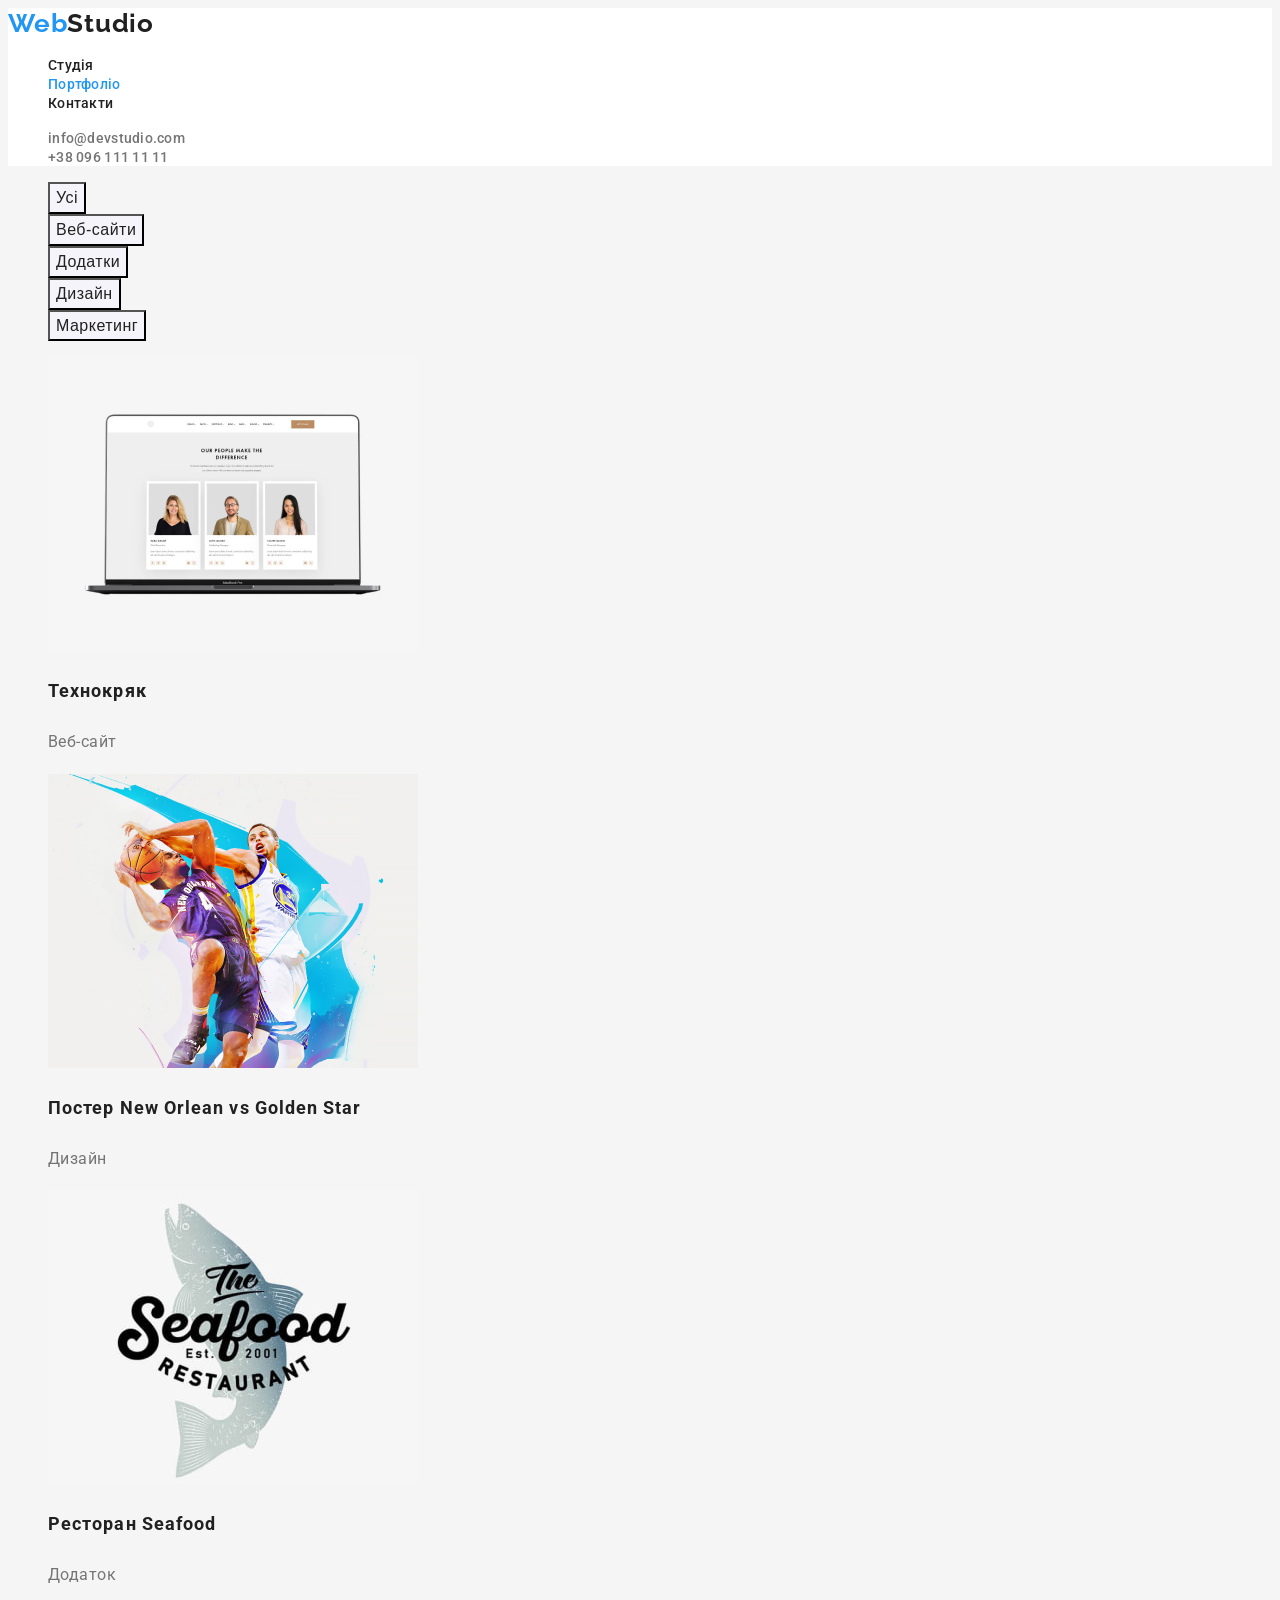
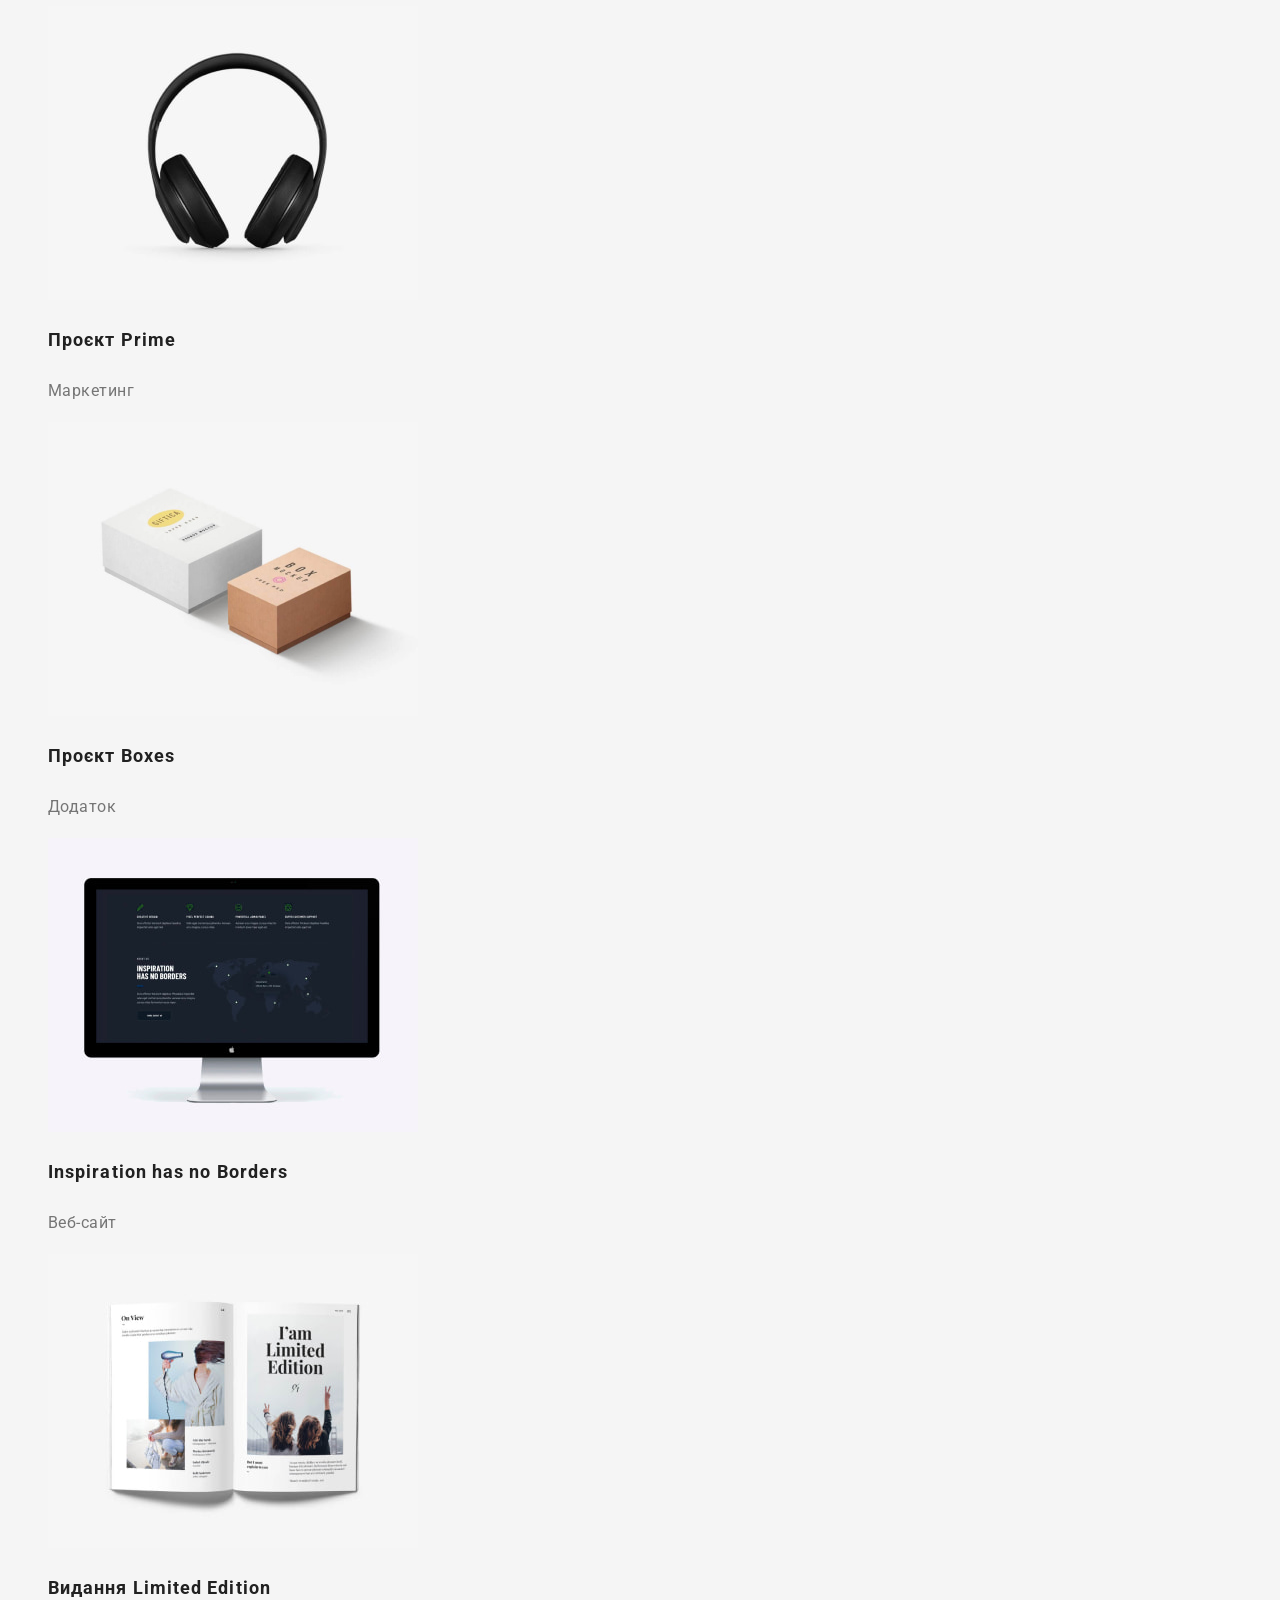
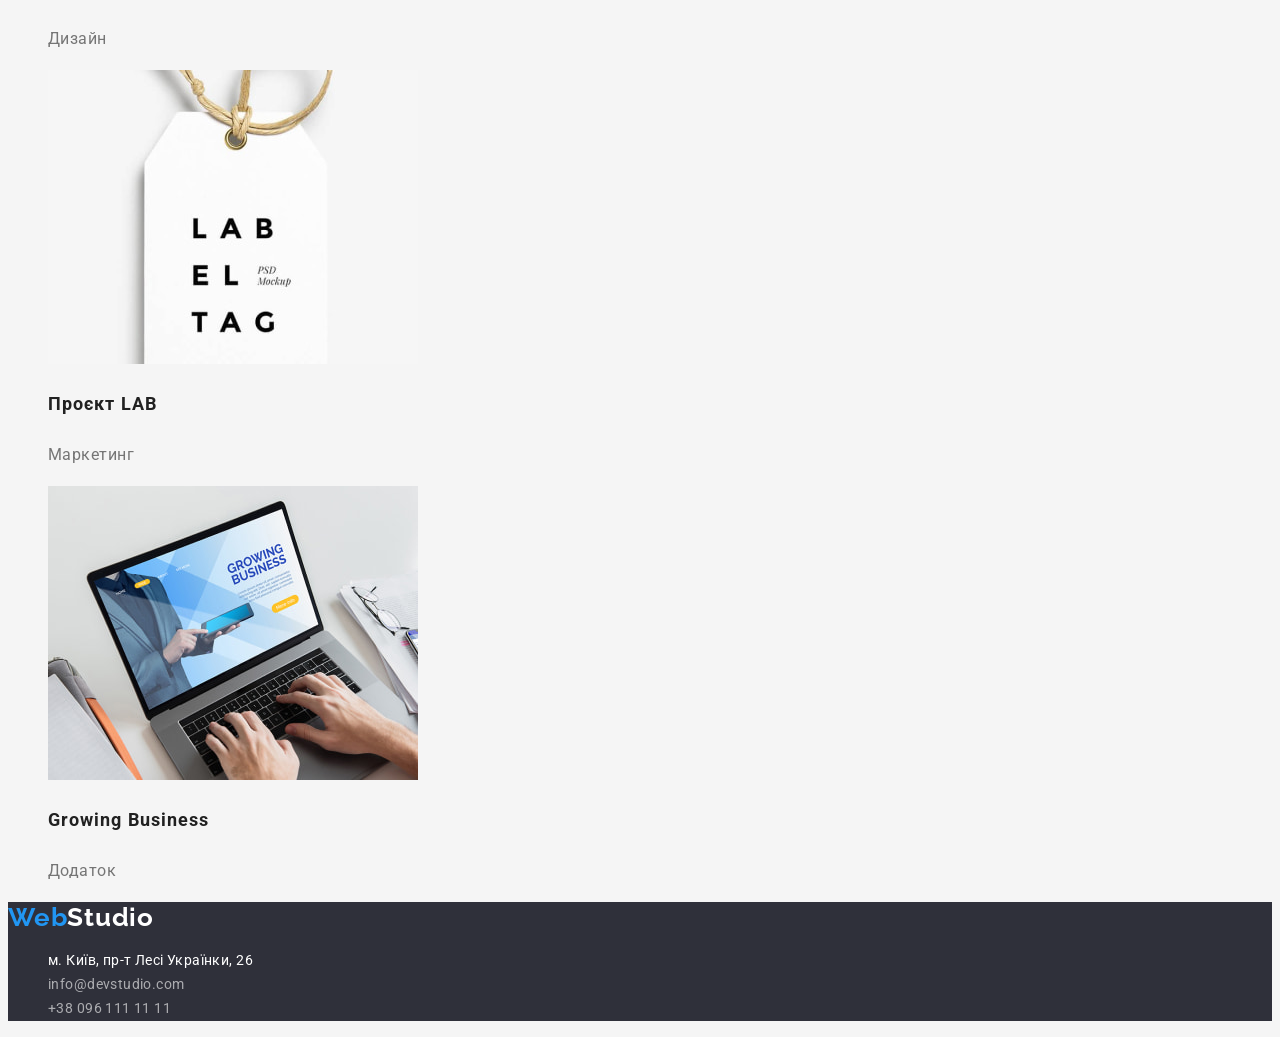
==== portfolio.html @ aa498a5f "создает репозиторий" ====
<!DOCTYPE html>
<html lang="uk">

<head>
    <meta charset="UTF-8">
    <meta http-equiv="X-UA-Compatible" content="IE=edge">
    <meta name="viewport" content="width=device-width, initial-scale=1.0">
    <title>Document</title>
    <link rel="preconnect" href="https://fonts.googleapis.com">
    <link rel="preconnect" href="https://fonts.gstatic.com" crossorigin>
    <link href="https://fonts.googleapis.com/css2?family=Raleway:wght@700&family=Roboto:wght@400;500;700;900&display=swap" rel="stylesheet">
    <link rel="stylesheet" href="./css/styles.css">
</head>

<body>
    <!--Header-->
    <header class="header">
        <a href="./index.html" class="header-logo link"> <span class="accent">Web</span>Studio</a>
        <nav>
            <ul class="site-nav list">
                <li><a href="./index.html" class="link">Студія</a></li>
                <li><a href="./portfolio.html" class="link current">Портфоліо</a></li>
                <li><a href="" class="link">Контакти</a></li>
            </ul>
        </nav>
        <ul class="header-contacts list">
            <li>
                <a href="mailto:info@devstudio.com" class="link">info@devstudio.com</a>
            </li>
            <li>
                <a href="tel:+380961111111" class="link">+38 096 111 11 11</a>
            </li>
        </ul>
    </header>
    <main>
        <!--Портфоліо-->
        <h1 hidden class="section-title">Портфоліо</h1>
        <!--Filter-->
        <section>
            <ul class="list categoty">
                <li><button type="button" class="category-button">Усі</button></li>
                <li><button type="button" class="category-button">Веб-сайти</button></li>
                <li><button type="button" class="category-button">Додатки</button></li>
                <li><button type="button" class="category-button">Дизайн</button></li>
                <li><button type="button" class="category-button">Маркетинг</button></li>
            </ul>
            <ul class="list project">
                <li>
                    <a href="" class="link">
                        <img src="./images/project1.jpg" alt="ноутбук з зображенням сайта" width="370" height="294">
                    <h3 class="project-title">Технокряк</h3>
                    <p class="project-category">Веб-сайт</p>
                    </a>
                </li>
                <li>
                    <a href="" class="link">
                        <img src="./images/project2.jpg" alt="два баскетболісти" width="370" height="294">
                    <h3 class="project-title">Постер New Orlean vs Golden Star</h3>
                    <p class="project-category">Дизайн</p>
                    </a>
                </li>
                <li>
                    <a href="" class="link">
                        <img src="./images/project3.jpg" alt="логотип Seafood Restaraunt" width="370" height="294">
                    <h3 class="project-title">Ресторан Seafood</h3>
                    <p class="project-category">Додаток</p>
                    </a>
                </li>
                <li>
                    <a href="" class="link">
                        <img src="./images/project4.jpg" alt="навушники" width="370" height="294">
                    <h3 class="project-title">Проєкт Prime</h3>
                    <p class="project-category">Маркетинг</p>
                    </a>
                </li>
                <li>
                    <a href="" class="link">
                        <img src="./images/project5.jpg" alt="дві коробки" width="370" height="294">
                    <h3 class="project-title">Проєкт Boxes</h3>
                    <p class="project-category">Додаток</p>
                    </a>
                </li>
                <li>
                    <a href="" class="link">
                        <img src="./images/project6.jpg" alt="монітор з зображенням сайту" width="370" height="294">
                    <h3 class="project-title">Inspiration has no Borders</h3>
                    <p class="project-category">Веб-сайт</p>
                    </a>
                </li>
                <li>
                    <a href="" class="link">
                        <img src="./images/project7.jpg" alt="журнал" width="370" height="294">
                    <h3 class="project-title">Видання Limited Edition</h3>
                    <p class="project-category">Дизайн</p>
                    </a>
                </li>
                <li>
                    <a href="" class="link">
                        <img src="./images/project8.jpg" alt="етикетка" width="370" height="294">
                    <h3 class="project-title">Проєкт LAB</h3>
                    <p class="project-category">Маркетинг</p>
                    </a>
                </li>
                <li>
                    <a href="" class="link">
                        <img src="./images/project9.jpg" alt="руки на клавіатурі ноутбука" width="370" height="294">
                    <h3 class="project-title">Growing Business</h3>
                    <p class="project-category">Додаток</p>
                    </a>
                </li>
            </ul>
        </section>
    </main>
    <footer class="footer">
        <a href="./index.html" class="footer-logo link"> <span class="accent">Web</span>Studio</a>
        <address>
            <ul class="list">
                <li class="address">
                    м. Київ, пр-т Лесі Українки, 26
                </li>
                <li class="footer-contacts">
                    <a href="mailto:info@devstudio.com" class="link">info@devstudio.com</a>
                </li>
                <li class="footer-contacts">
                    <a href="tel:+380961111111" class="link">+38 096 111 11 11</a>
                </li>
            </ul>
        </address>
    </footer>
</body>

</html>
---- css/styles.css ----
/* колір основного тексту #757575 */
/* колір заголовків #212121 */
/* акцент #2196F3 */
/* колір ховера по кнопці "замовити послугу" #188CE8 */
/* колір контактів у хедері */
/* колір контактів у футеріrgba(255, 255, 255, 0.6); */
/* білий #FFFFFF */
/* колір основного фона #F5F5F5 */
/* вторинний цвіт фону #F5F4FA */
/* фон хедера #FFFFFF */

:root {
    --primary-text-color:#757575;
    --title-text-color:#212121;
    --accent-color:#2196F3;
    --header-contacts-color:#757575;
    --footer-contacts-color:rgba(255, 255, 255, 0.6);
    --white-color:#FFFFFF;
    --primary-background-color:#F5F5F5;
    --secondary-background-color:#F5F4FA;
    --header-background-color:#FFFFFF;
    --hero-background-color:#2F303A;
    --order-button-hover:#188CE8;
}

body {
    background-color: var(--primary-background-color);
    color: var(--primary-text-color);
    font-family: Roboto, sans-serif;
}

.list {
    list-style: none;
}

.link {
    text-decoration: none;
}

/* Хедер */

.header {
    background-color: var(--header-background-color);
}

/* Лого */

.header-logo {
    color: var(--title-text-color);
    font-family: Raleway, sans-serif;
    font-weight: 700;
    font-size: 26px;
    line-height: 1.19;
    letter-spacing: 0.03em;
    
}

.header-logo .accent {
    color: var(--accent-color);
}

/* Головна навігація */

.site-nav .link {
    color: var(--title-text-color);
    font-weight: 500;
    font-size: 14px;
    line-height: 1.14;
    letter-spacing: 0.02em;
}

.site-nav .link.current {
    color: var(--accent-color);
}

.site-nav .link:hover, .site-nav .link:focus {
    color: var(--accent-color);
}

/* Контакти у хедері */

.header-contacts .link {
    color: var(--header-contacts-color);
    font-weight: 500;
    font-size: 14px;
    line-height: 1.14;
    letter-spacing: 0.02em;
}

.header-contacts .link:hover,
.header-contacts .link:focus,
.footer-contacts .link:hover,
.footer-contacts .link:focus {
    color: var(--accent-color);
}

/* Hero */

.hero {
    background-color: var(--hero-background-color);
}

.hero-button, .category-button {
    cursor: pointer;
}

.hero-title {
    color: var(--white-color);
    font-weight: 900;
    font-size: 44px;
    line-height: 1.36;
    text-align: center;
    letter-spacing: 0.06em;
    text-transform: uppercase;
}

.hero-button {
    background-color: var(--accent-color);
    color: var(--white-color);
    font-weight: 700;
    font-size: 16px;
    line-height: 1.88;
    display: flex;
    align-items: center;
    text-align: center;
    letter-spacing: 0.06em;
}

.hero-button:hover, .hero-button:focus {
    background-color: var(--order-button-hover);
}


.section-title {
    color: var(--title-text-color);
    font-weight: 700;
    font-size: 36px;
    line-height: 1.17;
    text-align: center;
    letter-spacing: 0.03em;
}

/* Features */

.features .features-title {
    color: var(--title-text-color);
    font-weight: 700;
    font-size: 14px;
    line-height: 1.14;
    letter-spacing: 0.03em;
    text-transform: uppercase;
}

.features-description {
    font-size: 14px;
    line-height: 1.71;
    letter-spacing: 0.03em;
}

/* Team */

.team-name {
    color: var(--title-text-color);
    font-weight: 500;
    font-size: 16px;
    line-height: 1.19;
    text-align: center;
    letter-spacing: 0.03em;
}

.team-position {
    font-size: 16px;
    line-height: 1.19;
    text-align: center;
    letter-spacing: 0.03em;
}

/* Footer */

.footer {
    background-color: var(--hero-background-color);
}

.footer-logo {
    color: var(--white-color);
    font-family: Raleway, sans-serif;
    font-weight: 700;
    font-size: 26px;
    line-height: 1.19;
    letter-spacing: 0.03em;
}

.footer-logo .accent {
    color: var(--accent-color);
}

.address {
    color: var(--white-color);
    font-style: normal;
    font-size: 14px;
    line-height: 1.71;
    letter-spacing: 0.03em;
}

.footer-contacts .link {
    color: var(--footer-contacts-color);
    font-style: normal;
    font-size: 14px;
    line-height: 1.71;
    letter-spacing: 0.03em;
}



/* Фільтр */

.category-button {
    background-color: var(--secondary-background-color);
    color: var(--title-text-color);
    font-weight: 500;
    font-size: 16px;
    line-height: 1.62;
    text-align: center;
    letter-spacing: 0.03em;
}

.category-button:hover,
.category-button:focus {
    background-color: var(--accent-color);
    color: var(--white-color);
}

/* Портфоліо */

.project-title {
    color: var(--title-text-color);
    font-weight: 700;
    font-size: 18px;
    line-height: 2;
    letter-spacing: 0.06em;
}

.project-category {
    font-size: 16px;
    line-height: 1.88;
    letter-spacing: 0.03em;
}

.project .project-category {
    color: var(--primary-text-color)
}
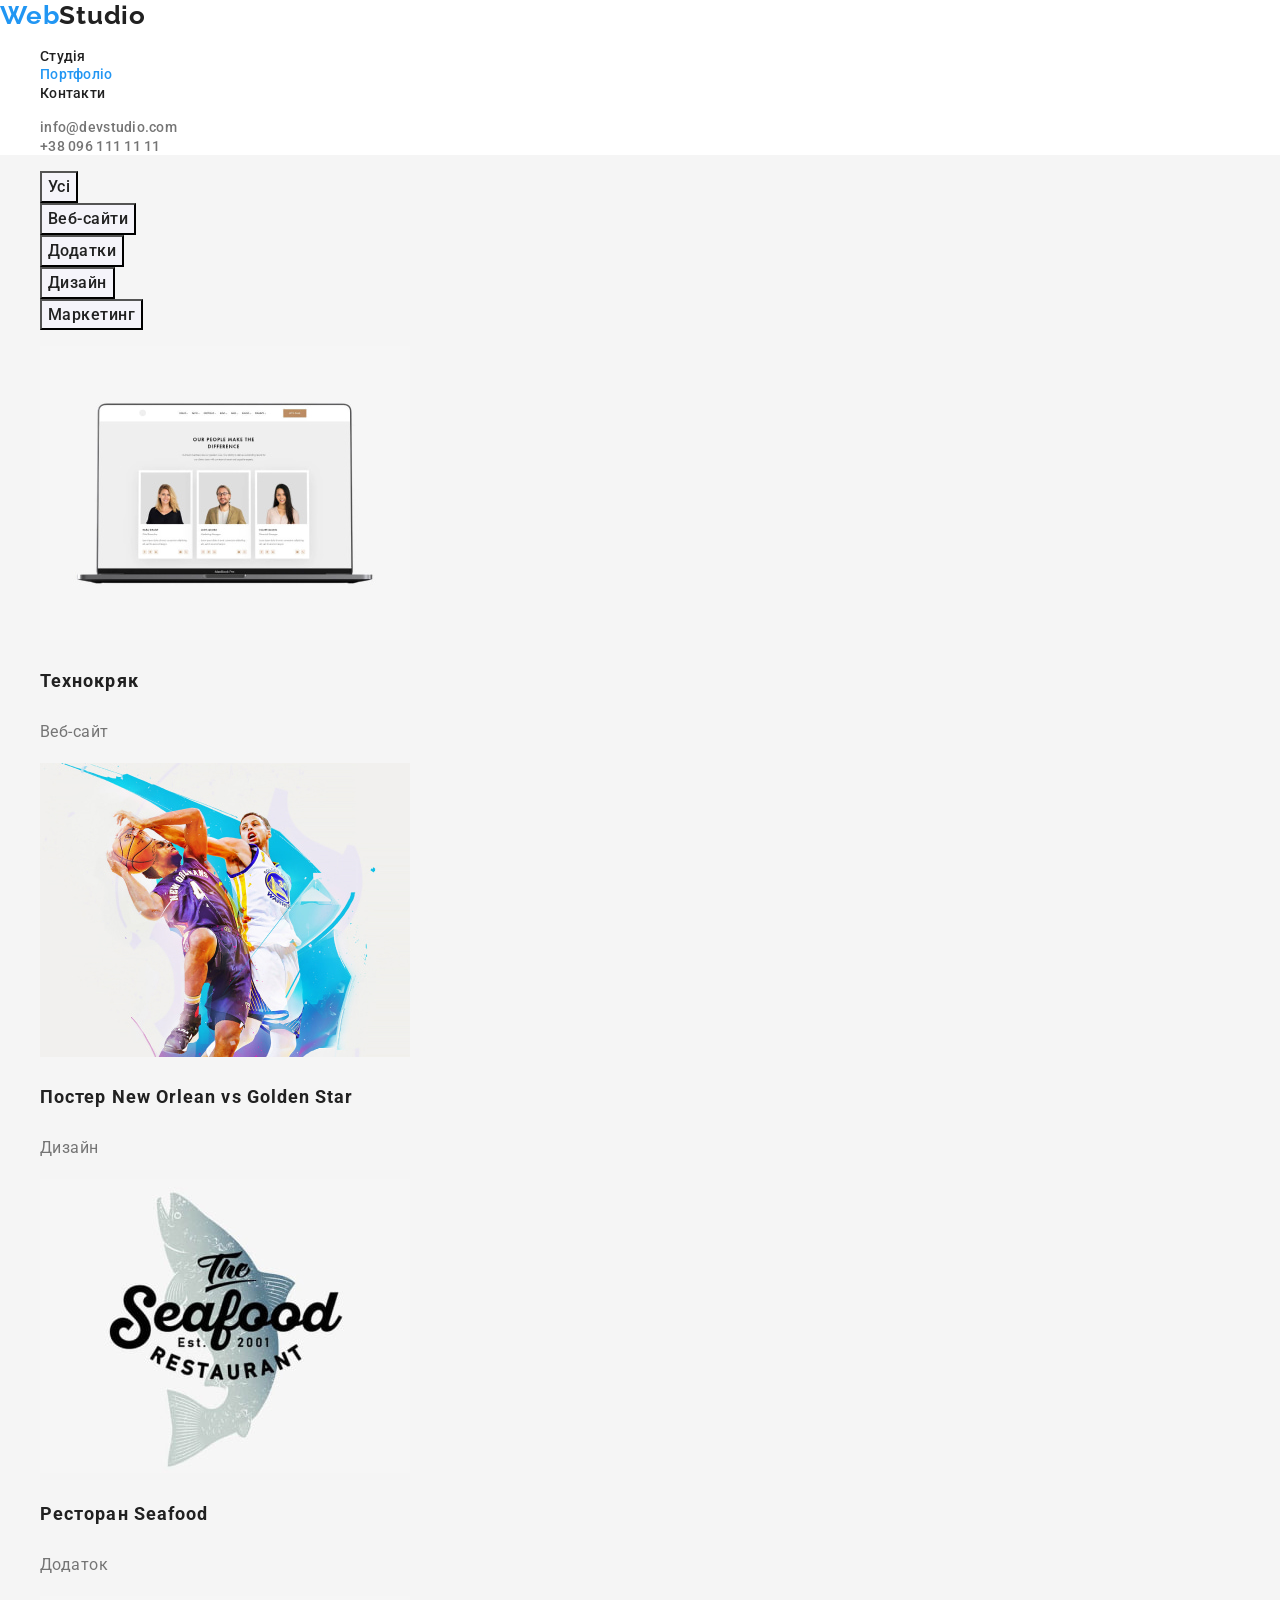
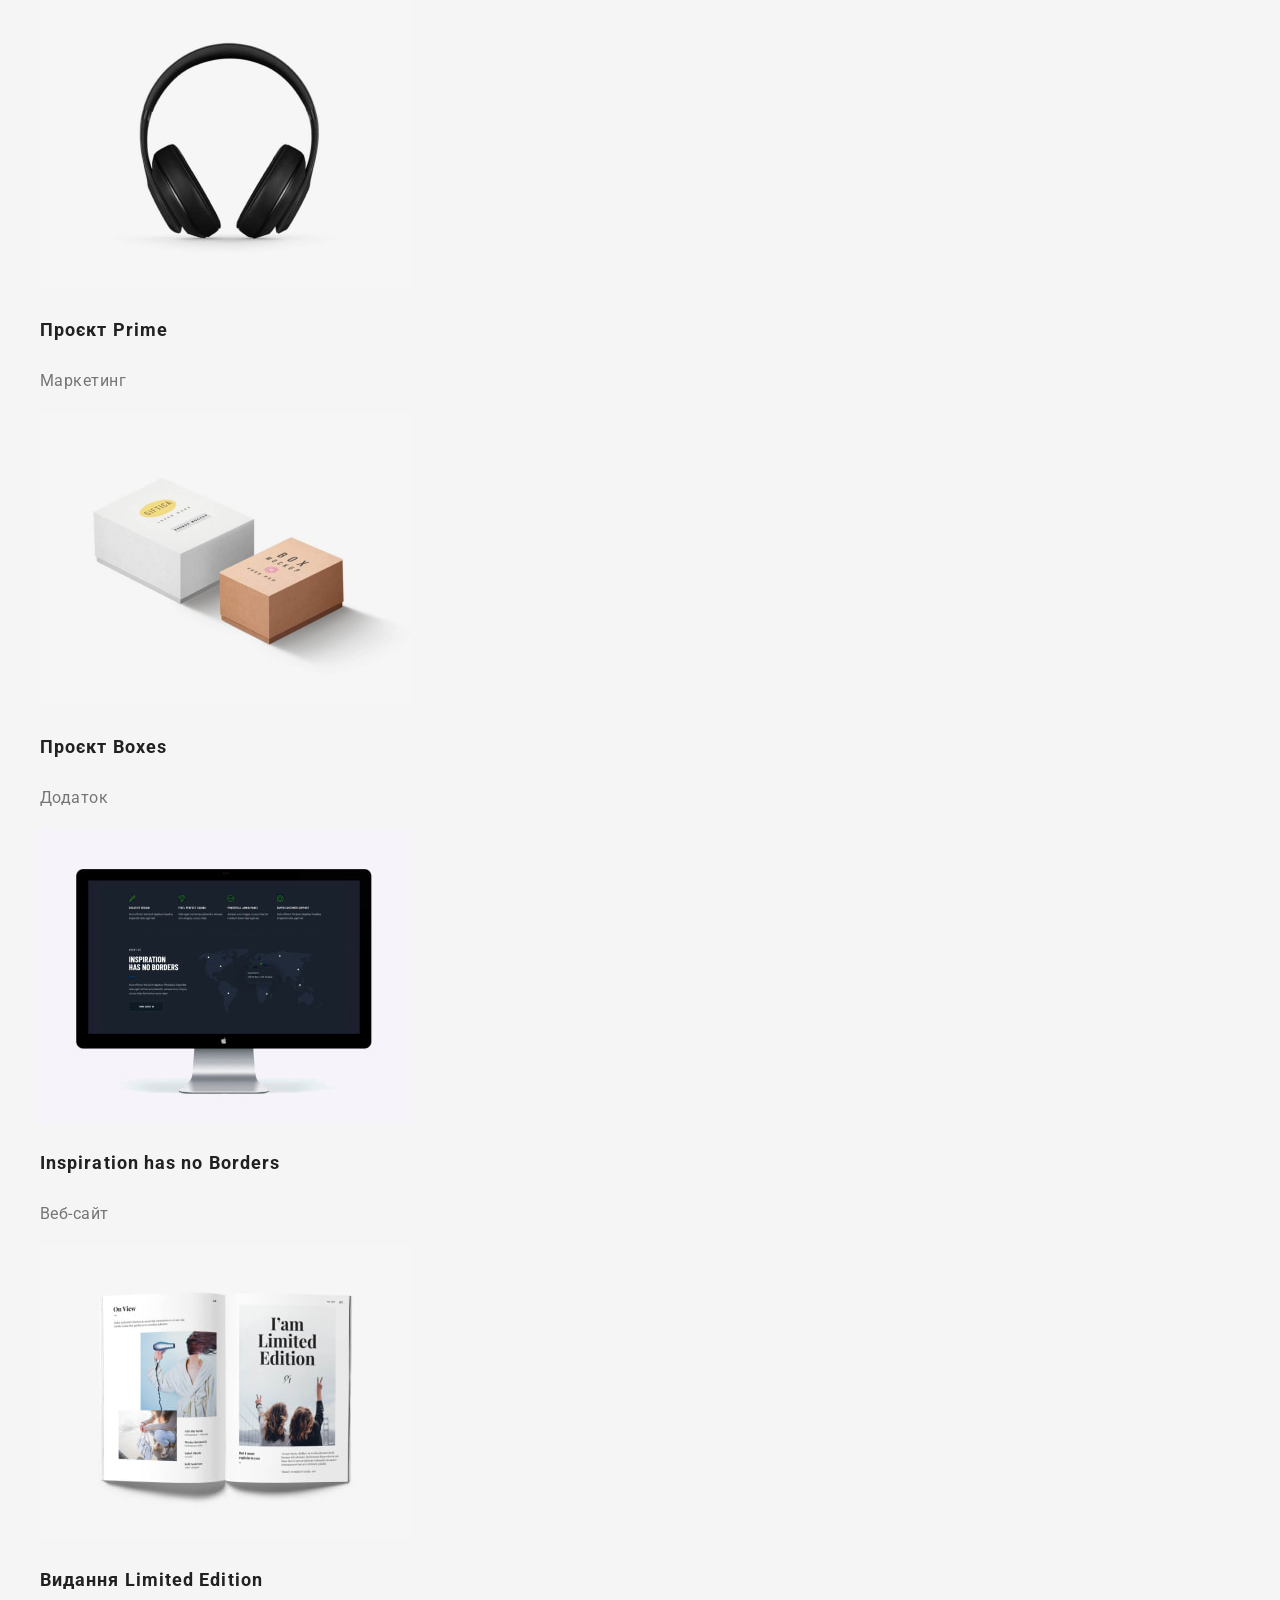
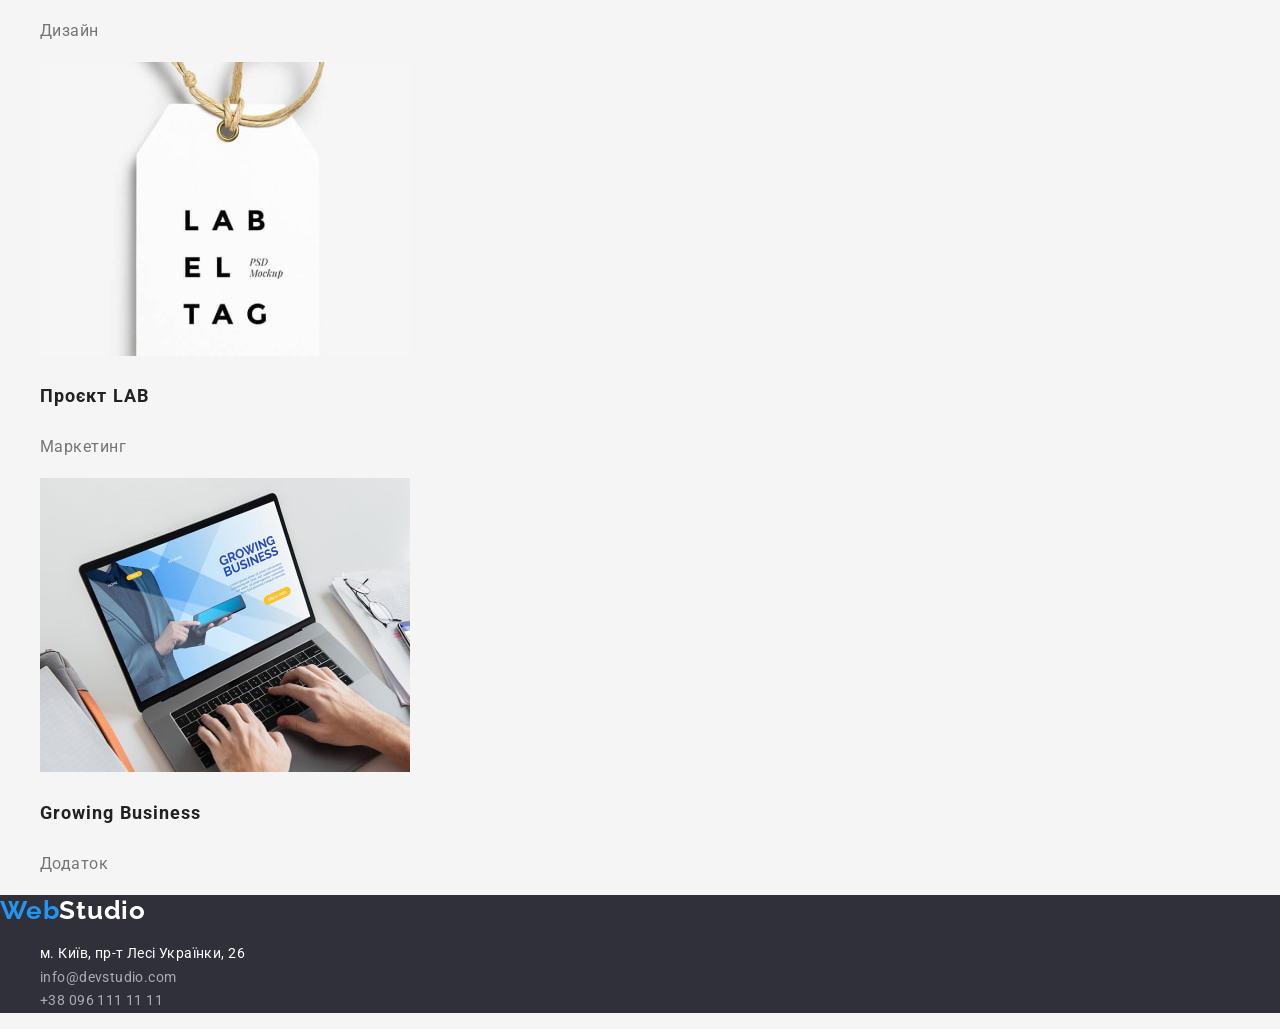
==== commit c3108b10: "подключает normalize css и оборачивает хедер в div" ====
--- a/portfolio.html
+++ b/portfolio.html
@@ -9,6 +9,7 @@
     <link rel="preconnect" href="https://fonts.googleapis.com">
     <link rel="preconnect" href="https://fonts.gstatic.com" crossorigin>
     <link href="https://fonts.googleapis.com/css2?family=Raleway:wght@700&family=Roboto:wght@400;500;700;900&display=swap" rel="stylesheet">
+    <link rel="stylesheet" href="https://cdnjs.cloudflare.com/ajax/libs/modern-normalize/1.1.0/modern-normalize.min.css">
     <link rel="stylesheet" href="./css/styles.css">
 </head>
 
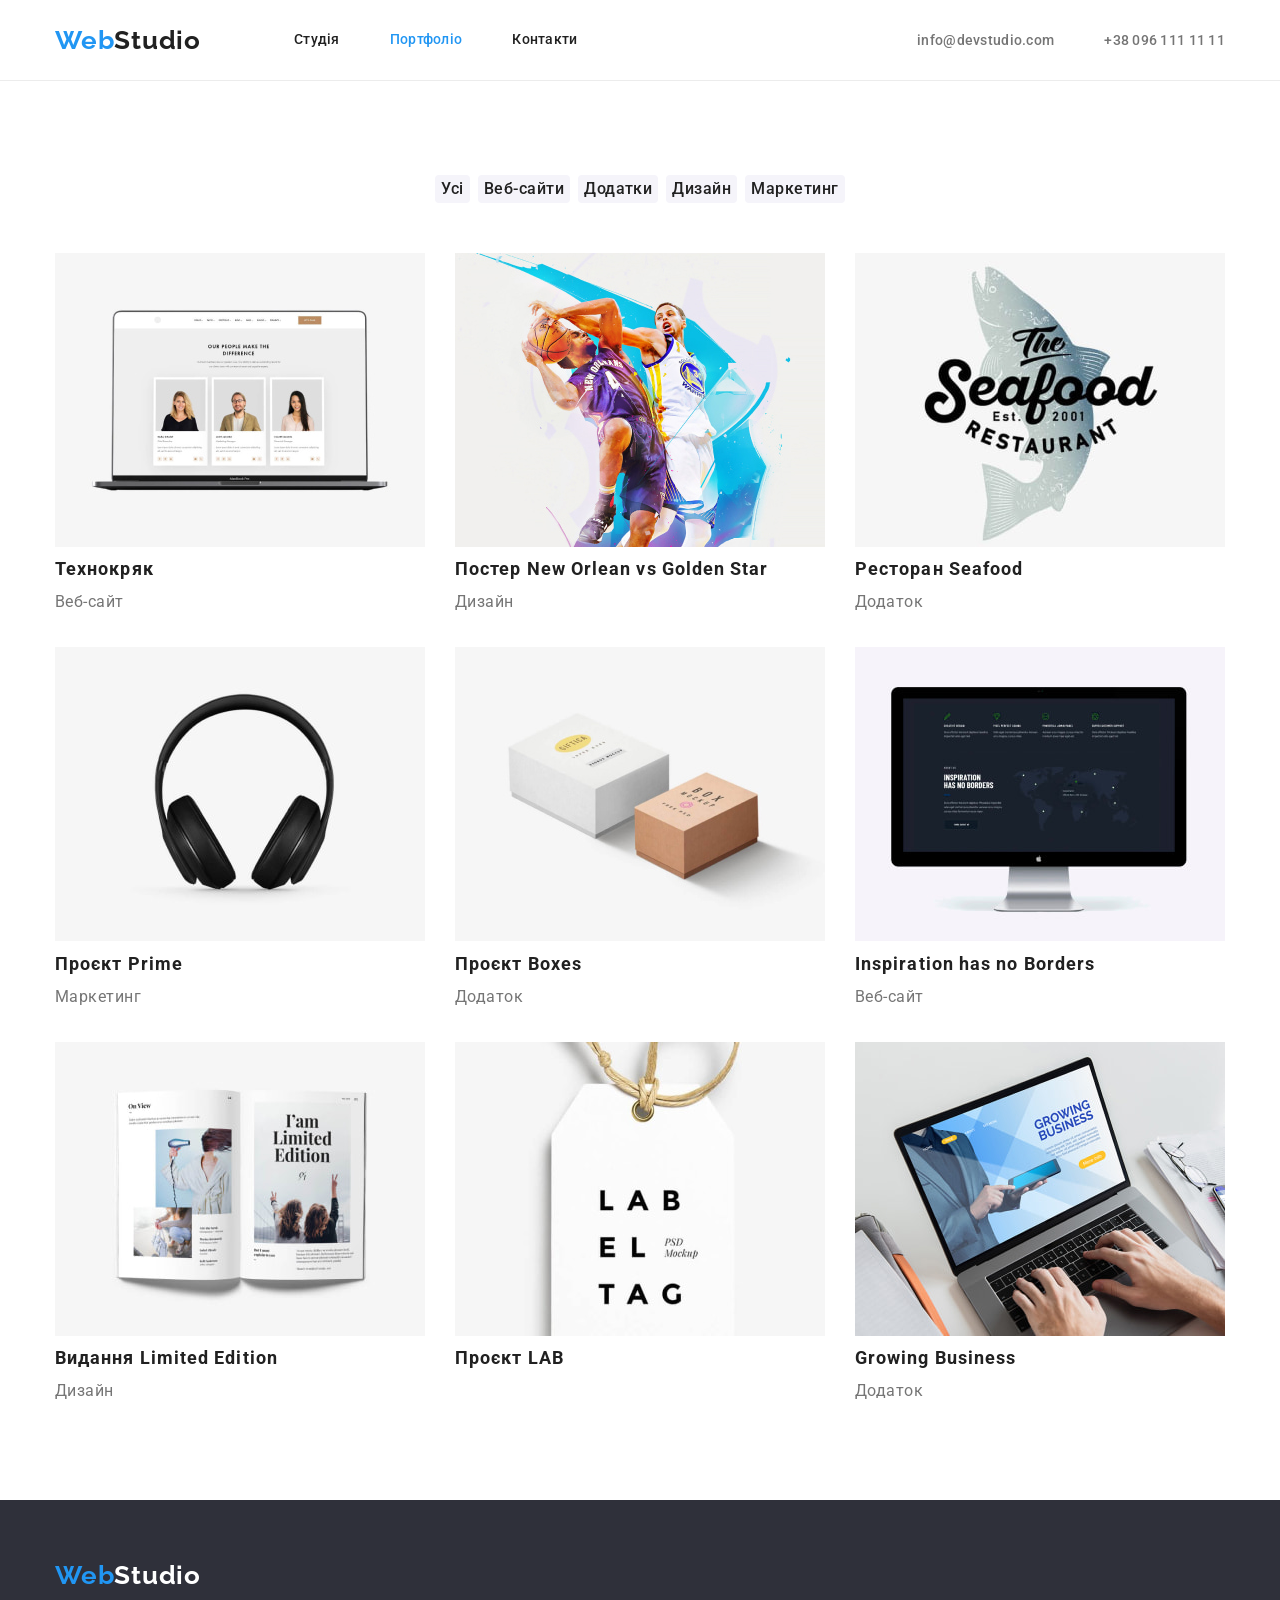
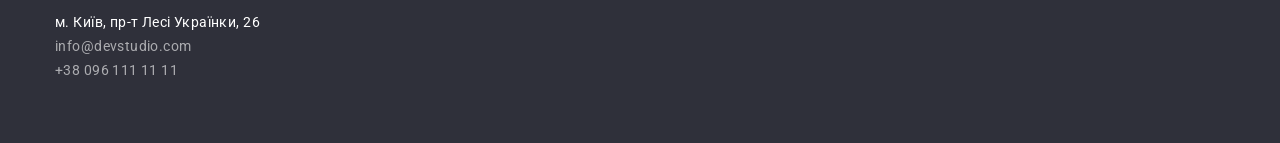
==== commit 0faf7956: "задает стили flex-box" ====
--- a/portfolio.html
+++ b/portfolio.html
@@ -16,117 +16,121 @@
 <body>
     <!--Header-->
     <header class="header">
-        <a href="./index.html" class="header-logo link"> <span class="accent">Web</span>Studio</a>
-        <nav>
-            <ul class="site-nav list">
-                <li><a href="./index.html" class="link">Студія</a></li>
-                <li><a href="./portfolio.html" class="link current">Портфоліо</a></li>
-                <li><a href="" class="link">Контакти</a></li>
+        <div class="container header-nav">
+            <a href="./index.html" class="header-logo link"> <span class="accent">Web</span>Studio</a>
+            <nav>
+                <ul class="site-nav list">
+                    <li class="item"><a href="./index.html" class="link ">Студія</a></li>
+                    <li class="item"><a href="./portfolio.html" class="link current">Портфоліо</a></li>
+                    <li class="item"><a href="" class="link">Контакти</a></li>
+                </ul>
+            </nav>
+            <ul class="header-contacts list">
+                <li class="item">
+                    <a href="mailto:info@devstudio.com" class="link">info@devstudio.com</a>
+                </li>
+                <li class="item">
+                    <a href="tel:+380961111111" class="link">+38 096 111 11 11</a>
+                </li>
             </ul>
-        </nav>
-        <ul class="header-contacts list">
-            <li>
-                <a href="mailto:info@devstudio.com" class="link">info@devstudio.com</a>
-            </li>
-            <li>
-                <a href="tel:+380961111111" class="link">+38 096 111 11 11</a>
-            </li>
-        </ul>
+        </div>
     </header>
     <main>
         <!--Портфоліо-->
         <h1 hidden class="section-title">Портфоліо</h1>
         <!--Filter-->
-        <section>
-            <ul class="list categoty">
-                <li><button type="button" class="category-button">Усі</button></li>
-                <li><button type="button" class="category-button">Веб-сайти</button></li>
-                <li><button type="button" class="category-button">Додатки</button></li>
-                <li><button type="button" class="category-button">Дизайн</button></li>
-                <li><button type="button" class="category-button">Маркетинг</button></li>
-            </ul>
-            <ul class="list project">
-                <li>
-                    <a href="" class="link">
-                        <img src="./images/project1.jpg" alt="ноутбук з зображенням сайта" width="370" height="294">
-                    <h3 class="project-title">Технокряк</h3>
-                    <p class="project-category">Веб-сайт</p>
-                    </a>
-                </li>
-                <li>
-                    <a href="" class="link">
-                        <img src="./images/project2.jpg" alt="два баскетболісти" width="370" height="294">
-                    <h3 class="project-title">Постер New Orlean vs Golden Star</h3>
-                    <p class="project-category">Дизайн</p>
-                    </a>
-                </li>
-                <li>
-                    <a href="" class="link">
-                        <img src="./images/project3.jpg" alt="логотип Seafood Restaraunt" width="370" height="294">
-                    <h3 class="project-title">Ресторан Seafood</h3>
-                    <p class="project-category">Додаток</p>
-                    </a>
-                </li>
-                <li>
-                    <a href="" class="link">
-                        <img src="./images/project4.jpg" alt="навушники" width="370" height="294">
-                    <h3 class="project-title">Проєкт Prime</h3>
-                    <p class="project-category">Маркетинг</p>
-                    </a>
-                </li>
-                <li>
-                    <a href="" class="link">
-                        <img src="./images/project5.jpg" alt="дві коробки" width="370" height="294">
-                    <h3 class="project-title">Проєкт Boxes</h3>
-                    <p class="project-category">Додаток</p>
-                    </a>
-                </li>
-                <li>
-                    <a href="" class="link">
-                        <img src="./images/project6.jpg" alt="монітор з зображенням сайту" width="370" height="294">
-                    <h3 class="project-title">Inspiration has no Borders</h3>
-                    <p class="project-category">Веб-сайт</p>
-                    </a>
-                </li>
-                <li>
-                    <a href="" class="link">
-                        <img src="./images/project7.jpg" alt="журнал" width="370" height="294">
-                    <h3 class="project-title">Видання Limited Edition</h3>
-                    <p class="project-category">Дизайн</p>
-                    </a>
-                </li>
-                <li>
-                    <a href="" class="link">
-                        <img src="./images/project8.jpg" alt="етикетка" width="370" height="294">
-                    <h3 class="project-title">Проєкт LAB</h3>
-                    <p class="project-category">Маркетинг</p>
-                    </a>
-                </li>
-                <li>
-                    <a href="" class="link">
-                        <img src="./images/project9.jpg" alt="руки на клавіатурі ноутбука" width="370" height="294">
-                    <h3 class="project-title">Growing Business</h3>
-                    <p class="project-category">Додаток</p>
-                    </a>
-                </li>
-            </ul>
+        <section class="section">
+            <div class="container">
+                <ul class="list category">
+                    <li class="item"><button type="button" class="category-button">Усі</button></li>
+                    <li class="item"><button type="button" class="category-button">Веб-сайти</button></li>
+                    <li class="item"><button type="button" class="category-button">Додатки</button></li>
+                    <li class="item"><button type="button" class="category-button">Дизайн</button></li>
+                    <li class="item"><button type="button" class="category-button">Маркетинг</button></li>
+                </ul>
+                <ul class="project list">
+                    <li class="item">
+                        <a href="" class="link">
+                            <img src="./images/project1.jpg" alt="ноутбук з зображенням сайта" width="370">
+                            <h3 class="project-title">Технокряк</h3>
+                            <p class="project-category">Веб-сайт</p>
+                        </a>
+                    </li>
+                    <li class="item">
+                        <a href="" class="link">
+                            <img src="./images/project2.jpg" alt="два баскетболісти" width="370">
+                            <h3 class="project-title">Постер New Orlean vs Golden Star</h3>
+                            <p class="project-category">Дизайн</p>
+                        </a>
+                    </li>
+                    <li class="item">
+                        <a href="" class="link">
+                            <img src="./images/project3.jpg" alt="логотип Seafood Restaraunt" width="370">
+                            <h3 class="project-title">Ресторан Seafood</h3>
+                            <p class="project-category">Додаток</p>
+                        </a>
+                    </li>
+                    <li class="item">
+                        <a href="" class="link">
+                            <img src="./images/project4.jpg" alt="навушники" width="370">
+                            <h3 class="project-title">Проєкт Prime</h3>
+                            <p class="project-category">Маркетинг</p>
+                        </a>
+                    </li>
+                    <li class="item">
+                        <a href="" class="link">
+                            <img src="./images/project5.jpg" alt="дві коробки" width="370">
+                            <h3 class="project-title">Проєкт Boxes</h3>
+                            <p class="project-category">Додаток</p>
+                        </a>
+                    </li>
+                    <li class="item">
+                        <a href="" class="link">
+                            <img src="./images/project6.jpg" alt="монітор з зображенням сайту" width="370">
+                            <h3 class="project-title">Inspiration has no Borders</h3>
+                            <p class="project-category">Веб-сайт</p>
+                        </a>
+                    </li>
+                    <li class="item">
+                        <a href="" class="link">
+                            <img src="./images/project7.jpg" alt="журнал" width="370">
+                            <h3 class="project-title">Видання Limited Edition</h3>
+                            <p class="project-category">Дизайн</p>
+                        </a>
+                    </li>
+                    <li class="item">
+                        <a href="" class="link">
+                            <img src="./images/project8.jpg" alt="етикетка" width="370">
+                            <h3 class="project-title">Проєкт LAB</h3>                        </a>
+                    </li>
+                    <li class="item">
+                        <a href="" class="link">
+                            <img src="./images/project9.jpg" alt="руки на клавіатурі ноутбука" width="370" height="294">
+                            <h3 class="project-title">Growing Business</h3>
+                            <p class="project-category">Додаток</p>
+                        </a>
+                    </li>
+                </ul>
+            </div>
         </section>
     </main>
     <footer class="footer">
-        <a href="./index.html" class="footer-logo link"> <span class="accent">Web</span>Studio</a>
-        <address>
-            <ul class="list">
-                <li class="address">
-                    м. Київ, пр-т Лесі Українки, 26
-                </li>
-                <li class="footer-contacts">
-                    <a href="mailto:info@devstudio.com" class="link">info@devstudio.com</a>
-                </li>
-                <li class="footer-contacts">
-                    <a href="tel:+380961111111" class="link">+38 096 111 11 11</a>
-                </li>
-            </ul>
-        </address>
+        <div class="container">
+            <a href="./index.html" class="footer-logo link"> <span class="accent">Web</span>Studio</a>
+            <address>
+                <ul class="list">
+                    <li class="address">
+                        <p>м. Київ, пр-т Лесі Українки, 26</p>
+                    </li>
+                    <li class="footer-contacts">
+                        <a href="mailto:info@devstudio.com" class="link">info@devstudio.com</a>
+                    </li>
+                    <li class="footer-contacts">
+                        <a href="tel:+380961111111" class="link">+38 096 111 11 11</a>
+                    </li>
+                </ul>
+            </address>
+        </div>
     </footer>
 </body>
 
--- a/css/styles.css
+++ b/css/styles.css
@@ -16,13 +16,25 @@
     --header-contacts-color:#757575;
     --footer-contacts-color:rgba(255, 255, 255, 0.6);
     --white-color:#FFFFFF;
-    --primary-background-color:#F5F5F5;
+    --primary-background-color:#FFFFFF;
     --secondary-background-color:#F5F4FA;
     --header-background-color:#FFFFFF;
     --hero-background-color:#2F303A;
     --order-button-hover:#188CE8;
 }
 
+h1,
+h2,
+h3,
+h4,
+h5,
+h6,
+p,
+ul {
+    margin: 0;
+    padding: 0;
+}
+
 body {
     background-color: var(--primary-background-color);
     color: var(--primary-text-color);
@@ -37,10 +49,28 @@
     text-decoration: none;
 }
 
+.section {
+    padding-top: 94px;
+    padding-bottom: 94px;
+}
+
 /* Хедер */
 
+.container {
+    margin-left: auto;
+    margin-right: auto;
+    width: 1200px;
+    padding-left: 15px;
+    padding-right: 15px;
+}
+
+.header-nav {
+    display: flex;
+    align-items: center;
+}
+
 .header {
-    background-color: var(--header-background-color);
+    border-bottom: 1px solid #ECECEC;;
 }
 
 /* Лого */
@@ -61,7 +91,20 @@
 
 /* Головна навігація */
 
+.site-nav {
+    display: flex;
+    margin-left: 93px;
+}
+
+.site-nav .item + .item {
+    margin-left: 50px;
+}
+
 .site-nav .link {
+    display: block;
+    padding-top: 32px;
+    padding-bottom: 32px;
+
     color: var(--title-text-color);
     font-weight: 500;
     font-size: 14px;
@@ -78,6 +121,16 @@
 }
 
 /* Контакти у хедері */
+
+.header-contacts {
+    display: flex;
+    margin-left: auto;
+}
+
+.header-contacts .item + .item {
+    margin-left: 50px;
+}
+
 
 .header-contacts .link {
     color: var(--header-contacts-color);
@@ -98,6 +151,9 @@
 
 .hero {
     background-color: var(--hero-background-color);
+    text-align: center;
+    padding-top: 200px;
+    padding-bottom: 200px;
 }
 
 .hero-button, .category-button {
@@ -105,23 +161,29 @@
 }
 
 .hero-title {
+    margin-bottom: 30px;
+
     color: var(--white-color);
     font-weight: 900;
     font-size: 44px;
     line-height: 1.36;
-    text-align: center;
     letter-spacing: 0.06em;
     text-transform: uppercase;
 }
 
 .hero-button {
+    border: none;
+    border-radius: 4px;
+    padding: 10px 32px;
+    min-width: 216px;
+    display: inline-block;
+
     background-color: var(--accent-color);
     color: var(--white-color);
+    
     font-weight: 700;
     font-size: 16px;
     line-height: 1.88;
-    display: flex;
-    align-items: center;
     text-align: center;
     letter-spacing: 0.06em;
 }
@@ -142,7 +204,18 @@
 
 /* Features */
 
-.features .features-title {
+.features-list {
+    display: flex;
+    flex-wrap: wrap;
+}
+
+.features-list .item {
+    width: 270px;
+}
+
+.features-title {
+    margin-bottom: 10px;
+    
     color: var(--title-text-color);
     font-weight: 700;
     font-size: 14px;
@@ -157,9 +230,29 @@
     letter-spacing: 0.03em;
 }
 
+/* What we do */
+
+.section-title {
+    margin-bottom: 50px;
+}
+
 /* Team */
 
+.section.secondary-color {
+    background-color: var(--secondary-background-color);
+}
+
+.team .section-title {
+    margin-bottom: 50px;
+}
+
+.team-photo {
+    margin-bottom: 30px;
+}
+
 .team-name {
+    margin-bottom: 10px;
+
     color: var(--title-text-color);
     font-weight: 500;
     font-size: 16px;
@@ -181,8 +274,17 @@
     background-color: var(--hero-background-color);
 }
 
+.footer .container {
+    padding-top: 60px;
+    padding-bottom: 60px;
+}
+
 .footer-logo {
-    color: var(--white-color);
+    display: inline-block;
+    margin-bottom: 20px;
+    
+    color: var(--white-color);
+    
     font-family: Raleway, sans-serif;
     font-weight: 700;
     font-size: 26px;
@@ -214,7 +316,21 @@
 
 /* Фільтр */
 
+.category {
+    display: flex;
+    margin-bottom: 50px;
+    justify-content: center;
+}
+
+.category .item + .item{
+    margin-left: 8px;
+}
+
 .category-button {
+    display: inline-block;
+    border-radius: 4px;
+    border: none;
+
     background-color: var(--secondary-background-color);
     color: var(--title-text-color);
     font-weight: 500;
@@ -232,6 +348,27 @@
 
 /* Портфоліо */
 
+.project {
+    display: flex;
+    flex-wrap: wrap;
+    
+}
+
+.project .item {
+    display: block;
+    width: 370px;
+    margin-right: 30px;
+    margin-bottom: 30px;
+}
+
+.project .item:nth-child(3n) {
+    margin-right: 0;
+}
+
+.project .item:nth-last-child(-n+3) {
+    margin-bottom: 0;
+}
+
 .project-title {
     color: var(--title-text-color);
     font-weight: 700;
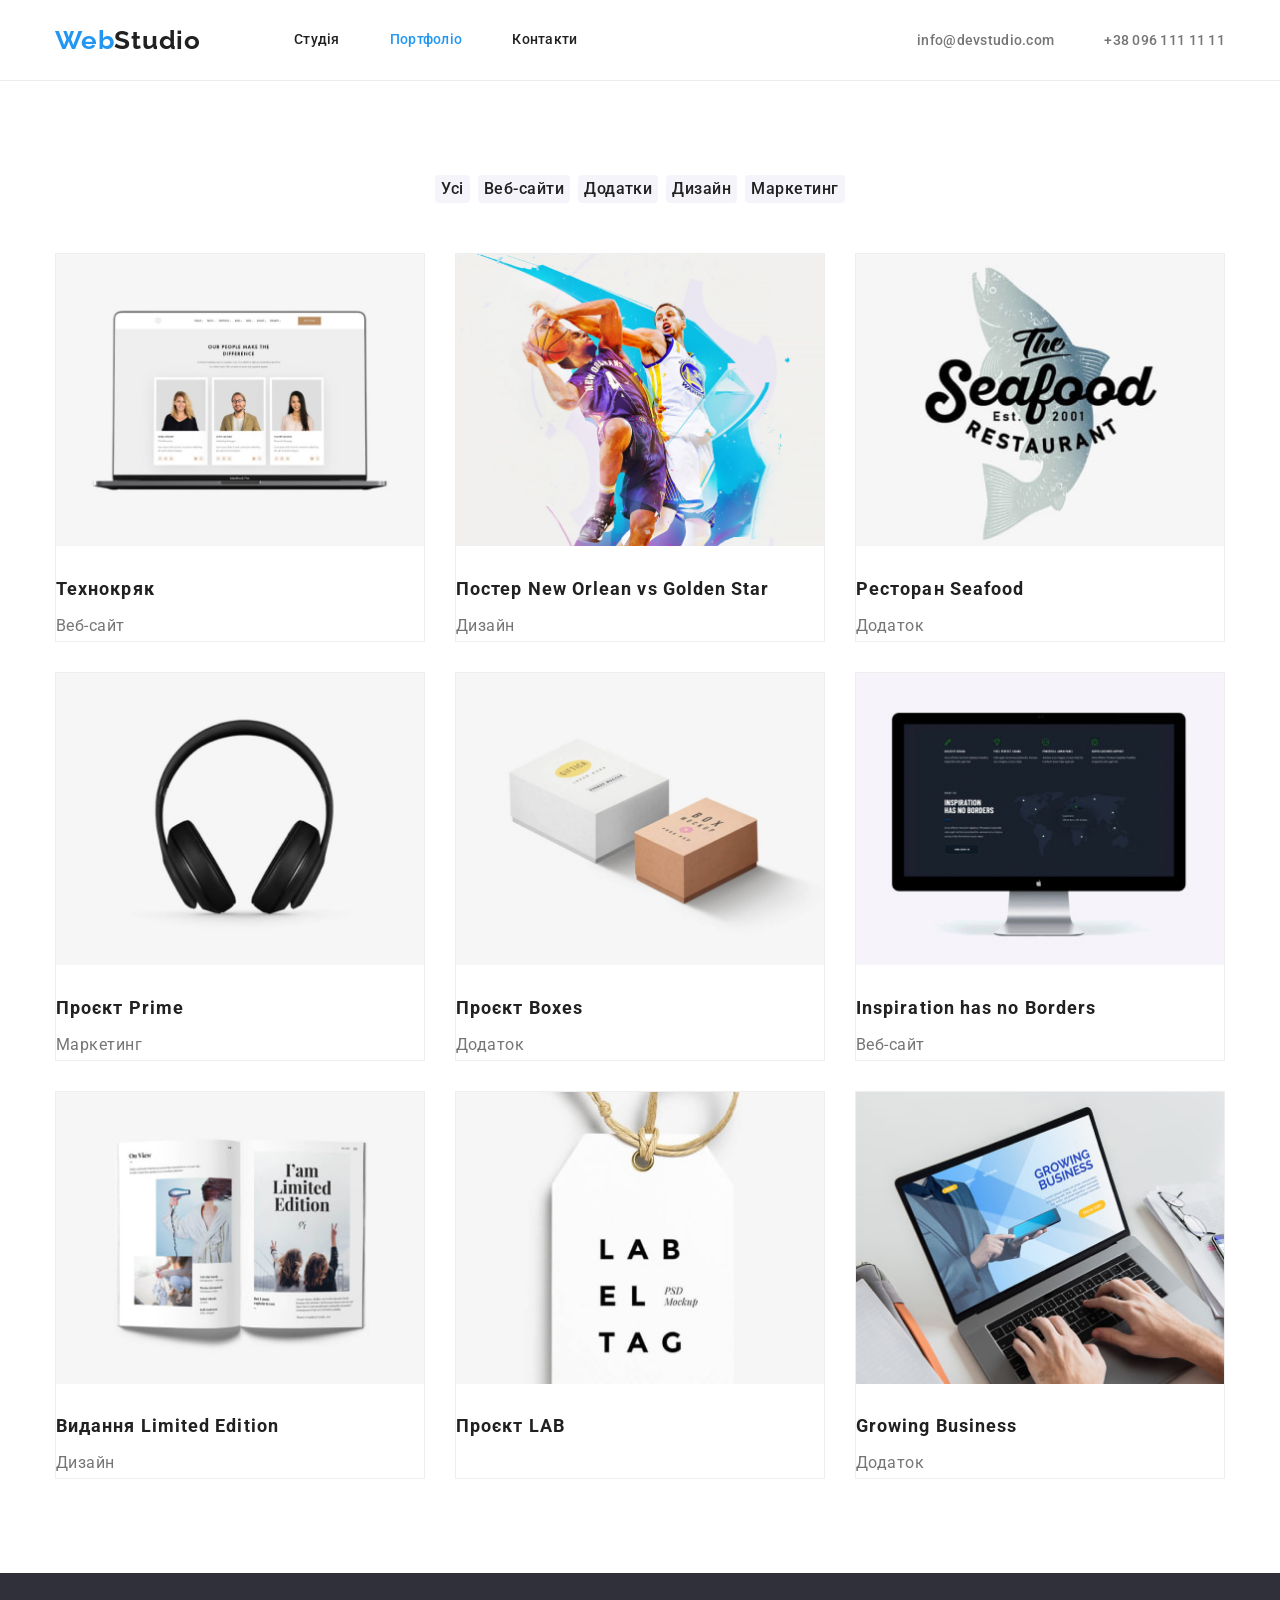
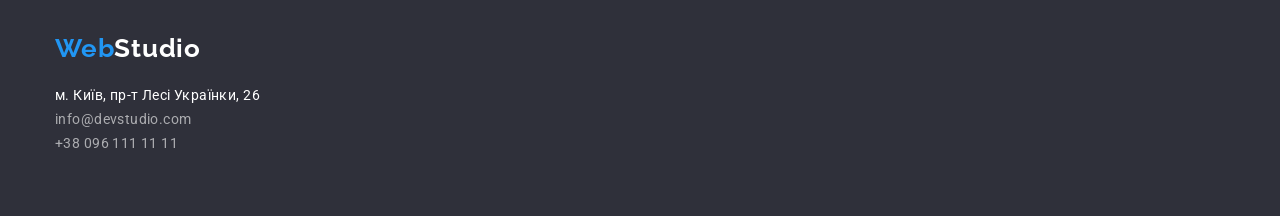
==== commit d25bf625: "расставляет карточки проектов в портфолио" ====
--- a/portfolio.html
+++ b/portfolio.html
@@ -48,64 +48,65 @@
                     <li class="item"><button type="button" class="category-button">Дизайн</button></li>
                     <li class="item"><button type="button" class="category-button">Маркетинг</button></li>
                 </ul>
-                <ul class="project list">
+                <ul class="project-list list">
                     <li class="item">
                         <a href="" class="link">
-                            <img src="./images/project1.jpg" alt="ноутбук з зображенням сайта" width="370">
+                            <img src="./images/project1.jpg" alt="ноутбук з зображенням сайта" class="project-image" width="368px">
                             <h3 class="project-title">Технокряк</h3>
                             <p class="project-category">Веб-сайт</p>
                         </a>
                     </li>
                     <li class="item">
                         <a href="" class="link">
-                            <img src="./images/project2.jpg" alt="два баскетболісти" width="370">
+                            <img src="./images/project2.jpg" alt="два баскетболісти" class="project-image" width="368px">
                             <h3 class="project-title">Постер New Orlean vs Golden Star</h3>
                             <p class="project-category">Дизайн</p>
                         </a>
                     </li>
                     <li class="item">
                         <a href="" class="link">
-                            <img src="./images/project3.jpg" alt="логотип Seafood Restaraunt" width="370">
+                            <img src="./images/project3.jpg" alt="логотип Seafood Restaraunt" class="project-image" width="368px">
                             <h3 class="project-title">Ресторан Seafood</h3>
                             <p class="project-category">Додаток</p>
                         </a>
                     </li>
                     <li class="item">
                         <a href="" class="link">
-                            <img src="./images/project4.jpg" alt="навушники" width="370">
+                            <img src="./images/project4.jpg" alt="навушники" class="project-image" width="368px">
                             <h3 class="project-title">Проєкт Prime</h3>
                             <p class="project-category">Маркетинг</p>
                         </a>
                     </li>
                     <li class="item">
                         <a href="" class="link">
-                            <img src="./images/project5.jpg" alt="дві коробки" width="370">
+                            <img src="./images/project5.jpg" alt="дві коробки" class="project-image" width="368px">
                             <h3 class="project-title">Проєкт Boxes</h3>
                             <p class="project-category">Додаток</p>
                         </a>
                     </li>
                     <li class="item">
                         <a href="" class="link">
-                            <img src="./images/project6.jpg" alt="монітор з зображенням сайту" width="370">
+                            <img src="./images/project6.jpg" alt="монітор з зображенням сайту" class="project-image" width="368px">
                             <h3 class="project-title">Inspiration has no Borders</h3>
                             <p class="project-category">Веб-сайт</p>
                         </a>
                     </li>
                     <li class="item">
                         <a href="" class="link">
-                            <img src="./images/project7.jpg" alt="журнал" width="370">
+                            <img src="./images/project7.jpg" alt="журнал" class="project-image" width="368px">
                             <h3 class="project-title">Видання Limited Edition</h3>
                             <p class="project-category">Дизайн</p>
                         </a>
                     </li>
                     <li class="item">
                         <a href="" class="link">
-                            <img src="./images/project8.jpg" alt="етикетка" width="370">
-                            <h3 class="project-title">Проєкт LAB</h3>                        </a>
+                            <img src="./images/project8.jpg" alt="етикетка" class="project-image" width="368px">
+                            <h3 class="project-title">Проєкт LAB</h3>                        
+                        </a>
                     </li>
                     <li class="item">
                         <a href="" class="link">
-                            <img src="./images/project9.jpg" alt="руки на клавіатурі ноутбука" width="370" height="294">
+                            <img src="./images/project9.jpg" alt="руки на клавіатурі ноутбука" class="project-image" width="368px">
                             <h3 class="project-title">Growing Business</h3>
                             <p class="project-category">Додаток</p>
                         </a>
--- a/css/styles.css
+++ b/css/styles.css
@@ -348,28 +348,35 @@
 
 /* Портфоліо */
 
-.project {
+.project-list {
     display: flex;
     flex-wrap: wrap;
     
 }
 
-.project .item {
-    display: block;
-    width: 370px;
+.project-list .item {
+    width: ((100%-60px)/3);
+    /* width: 370px; */
     margin-right: 30px;
     margin-bottom: 30px;
-}
-
-.project .item:nth-child(3n) {
+    border: 1px solid #EEEEEE;
+}
+
+.project-list .item:nth-child(3n) {
     margin-right: 0;
 }
 
-.project .item:nth-last-child(-n+3) {
+.project-list .item:nth-last-child(-n+3) {
     margin-bottom: 0;
 }
 
+.project-image {
+    margin-bottom: 20px;
+}
+
 .project-title {
+    margin-bottom: 4px;
+    
     color: var(--title-text-color);
     font-weight: 700;
     font-size: 18px;
@@ -383,7 +390,7 @@
     letter-spacing: 0.03em;
 }
 
-.project .project-category {
+.project-list .project-category {
     color: var(--primary-text-color)
 }
 
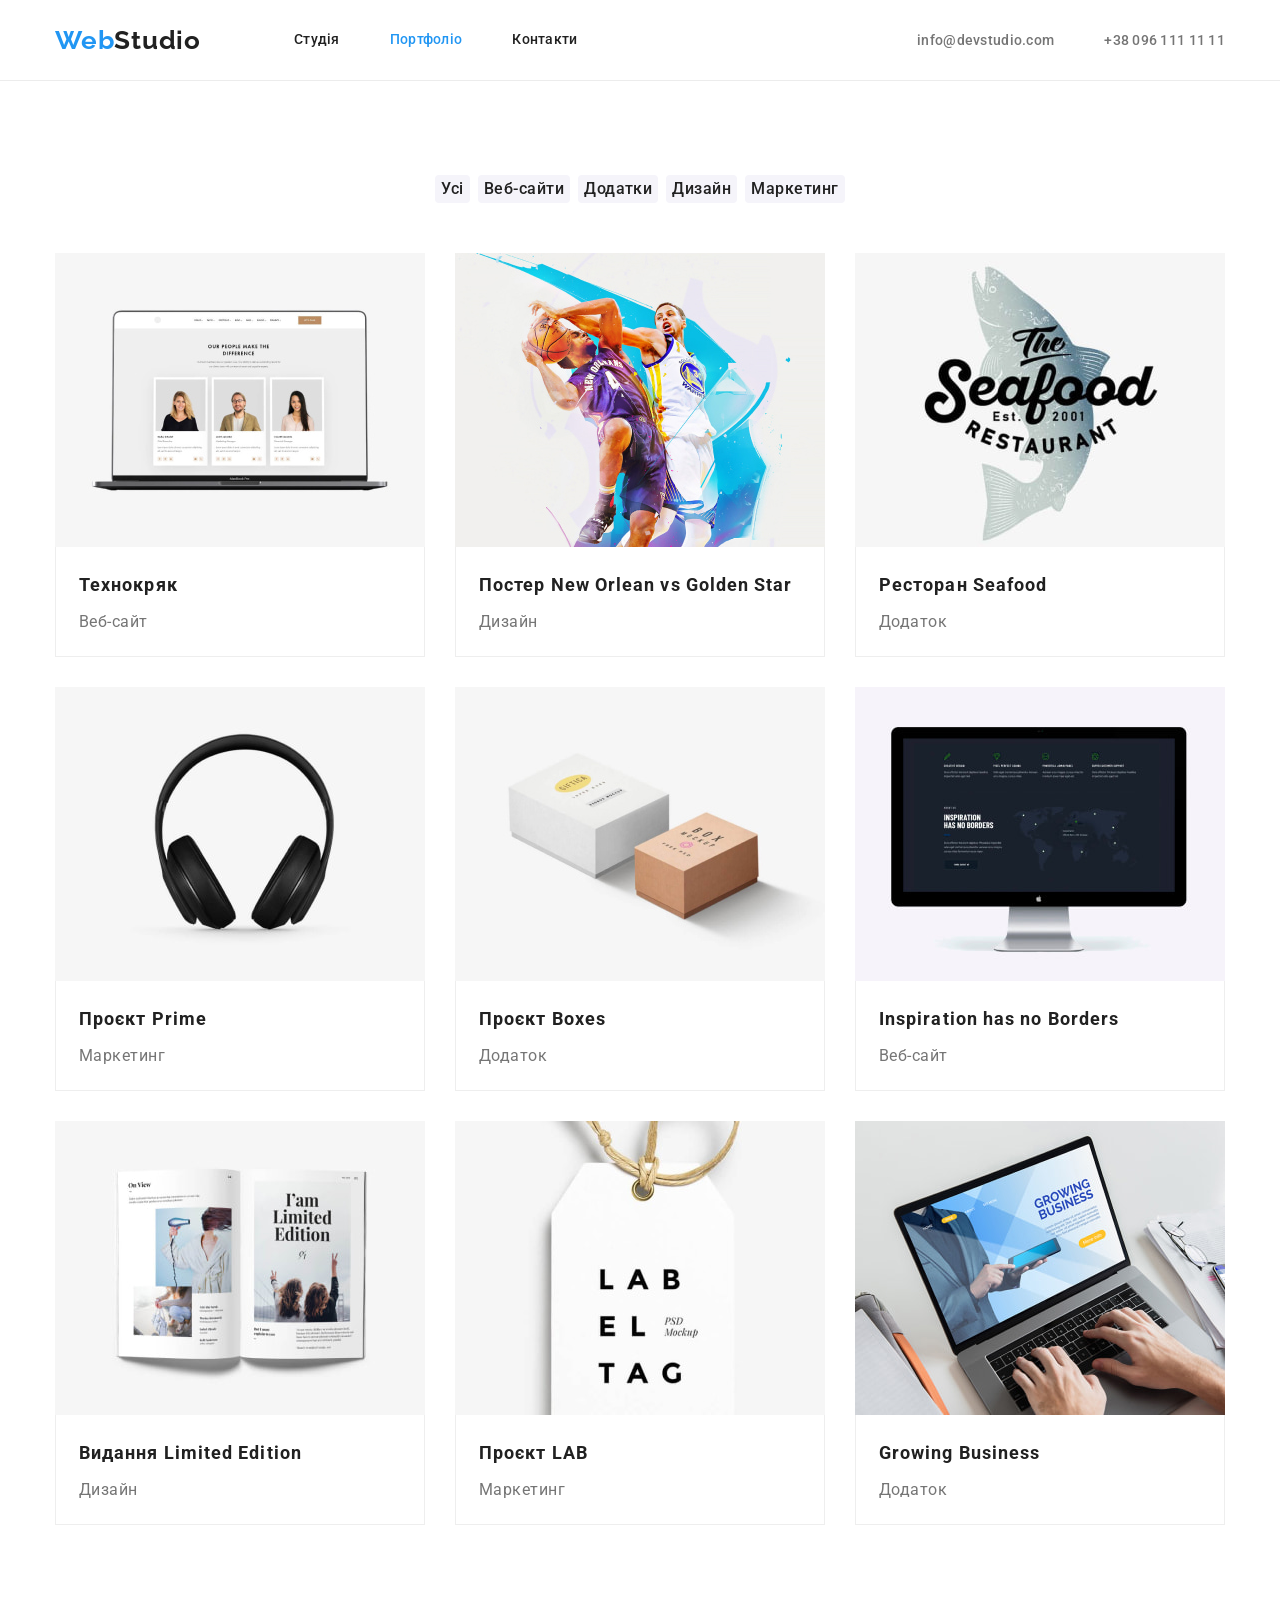
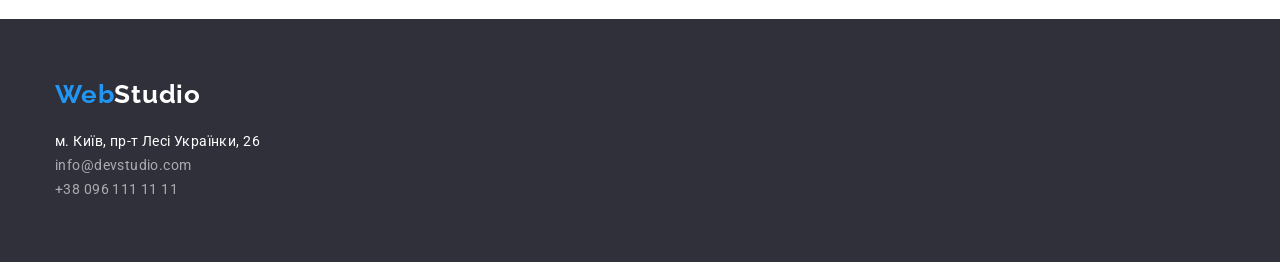
==== commit 217d4a0c: "исправляет проблему с размером карточек проектов" ====
--- a/portfolio.html
+++ b/portfolio.html
@@ -51,64 +51,83 @@
                 <ul class="project-list list">
                     <li class="item">
                         <a href="" class="link">
-                            <img src="./images/project1.jpg" alt="ноутбук з зображенням сайта" class="project-image" width="368px">
-                            <h3 class="project-title">Технокряк</h3>
-                            <p class="project-category">Веб-сайт</p>
+                            <img src="./images/project1.jpg" alt="ноутбук з зображенням сайта" class="project-image">
+                            <div class="project-description">
+                                <h3 class="project-title">Технокряк</h3>
+                                <p class="project-category">Веб-сайт</p>
+                            </div>
                         </a>
                     </li>
                     <li class="item">
                         <a href="" class="link">
-                            <img src="./images/project2.jpg" alt="два баскетболісти" class="project-image" width="368px">
-                            <h3 class="project-title">Постер New Orlean vs Golden Star</h3>
-                            <p class="project-category">Дизайн</p>
+                            <img src="./images/project2.jpg" alt="два баскетболісти" class="project-image">
+                            <div class="project-description">
+                                <h3 class="project-title">Постер New Orlean vs Golden Star</h3>
+                                <p class="project-category">Дизайн</p>
+                            </div>
                         </a>
                     </li>
                     <li class="item">
                         <a href="" class="link">
-                            <img src="./images/project3.jpg" alt="логотип Seafood Restaraunt" class="project-image" width="368px">
-                            <h3 class="project-title">Ресторан Seafood</h3>
-                            <p class="project-category">Додаток</p>
+                            <img src="./images/project3.jpg" alt="логотип Seafood Restaraunt" class="project-image">
+                            <div class="project-description">
+                                <h3 class="project-title">Ресторан Seafood</h3>
+                                <p class="project-category">Додаток</p>
+                            </div>
                         </a>
                     </li>
                     <li class="item">
                         <a href="" class="link">
-                            <img src="./images/project4.jpg" alt="навушники" class="project-image" width="368px">
-                            <h3 class="project-title">Проєкт Prime</h3>
-                            <p class="project-category">Маркетинг</p>
+                            <img src="./images/project4.jpg" alt="навушники" class="project-image">
+                            <div class="project-description">
+                                <h3 class="project-title">Проєкт Prime</h3>
+                                <p class="project-category">Маркетинг</p>
+                            </div>
                         </a>
                     </li>
                     <li class="item">
                         <a href="" class="link">
-                            <img src="./images/project5.jpg" alt="дві коробки" class="project-image" width="368px">
-                            <h3 class="project-title">Проєкт Boxes</h3>
-                            <p class="project-category">Додаток</p>
+                            <img src="./images/project5.jpg" alt="дві коробки" class="project-image">
+                            <div class="project-description">
+                                <h3 class="project-title">Проєкт Boxes</h3>
+                                <p class="project-category">Додаток</p>
+                            </div>
                         </a>
                     </li>
                     <li class="item">
                         <a href="" class="link">
-                            <img src="./images/project6.jpg" alt="монітор з зображенням сайту" class="project-image" width="368px">
-                            <h3 class="project-title">Inspiration has no Borders</h3>
-                            <p class="project-category">Веб-сайт</p>
+                            <img src="./images/project6.jpg" alt="монітор з зображенням сайту" class="project-image">
+                            <div class="project-description">
+                                <h3 class="project-title">Inspiration has no Borders</h3>
+                                <p class="project-category">Веб-сайт</p>
+                            </div>
                         </a>
                     </li>
                     <li class="item">
                         <a href="" class="link">
-                            <img src="./images/project7.jpg" alt="журнал" class="project-image" width="368px">
-                            <h3 class="project-title">Видання Limited Edition</h3>
-                            <p class="project-category">Дизайн</p>
+                            <img src="./images/project7.jpg" alt="журнал" class="project-image">
+                            <div class="project-description">
+                                <h3 class="project-title">Видання Limited Edition</h3>
+                                <p class="project-category">Дизайн</p>
+                            </div>
                         </a>
                     </li>
                     <li class="item">
                         <a href="" class="link">
-                            <img src="./images/project8.jpg" alt="етикетка" class="project-image" width="368px">
-                            <h3 class="project-title">Проєкт LAB</h3>                        
+                            <img src="./images/project8.jpg" alt="етикетка" class="project-image">
+                            <div class="project-description">
+                                <h3 class="project-title">Проєкт LAB</h3>
+                                <p class="project-category">Маркетинг</p>
+                            </div>                        
                         </a>
                     </li>
                     <li class="item">
                         <a href="" class="link">
-                            <img src="./images/project9.jpg" alt="руки на клавіатурі ноутбука" class="project-image" width="368px">
-                            <h3 class="project-title">Growing Business</h3>
-                            <p class="project-category">Додаток</p>
+                            <img src="./images/project9.jpg" alt="руки на клавіатурі ноутбука" class="project-image">
+                            <div class="project-description">
+                                <h3 class="project-title">Growing Business</h3>
+                                <p class="project-category">Додаток</p>
+                            </div>
                         </a>
                     </li>
                 </ul>
--- a/css/styles.css
+++ b/css/styles.css
@@ -351,15 +351,31 @@
 .project-list {
     display: flex;
     flex-wrap: wrap;
-    
-}
+}
+
+.project-list img {
+    display: block;
+    width: 100%;
+    height: auto;
+}
+
+.project-description {
+    padding: 20px 23px 19px 23px;
+    border-right: 1px solid #EEEEEE;
+    border-left: 1px solid #EEEEEE;
+    border-bottom: 1px solid #EEEEEE;
+}
+
+.project-category {
+    display: block; 
+}
+
 
 .project-list .item {
     width: ((100%-60px)/3);
     /* width: 370px; */
     margin-right: 30px;
     margin-bottom: 30px;
-    border: 1px solid #EEEEEE;
 }
 
 .project-list .item:nth-child(3n) {
@@ -368,10 +384,6 @@
 
 .project-list .item:nth-last-child(-n+3) {
     margin-bottom: 0;
-}
-
-.project-image {
-    margin-bottom: 20px;
 }
 
 .project-title {
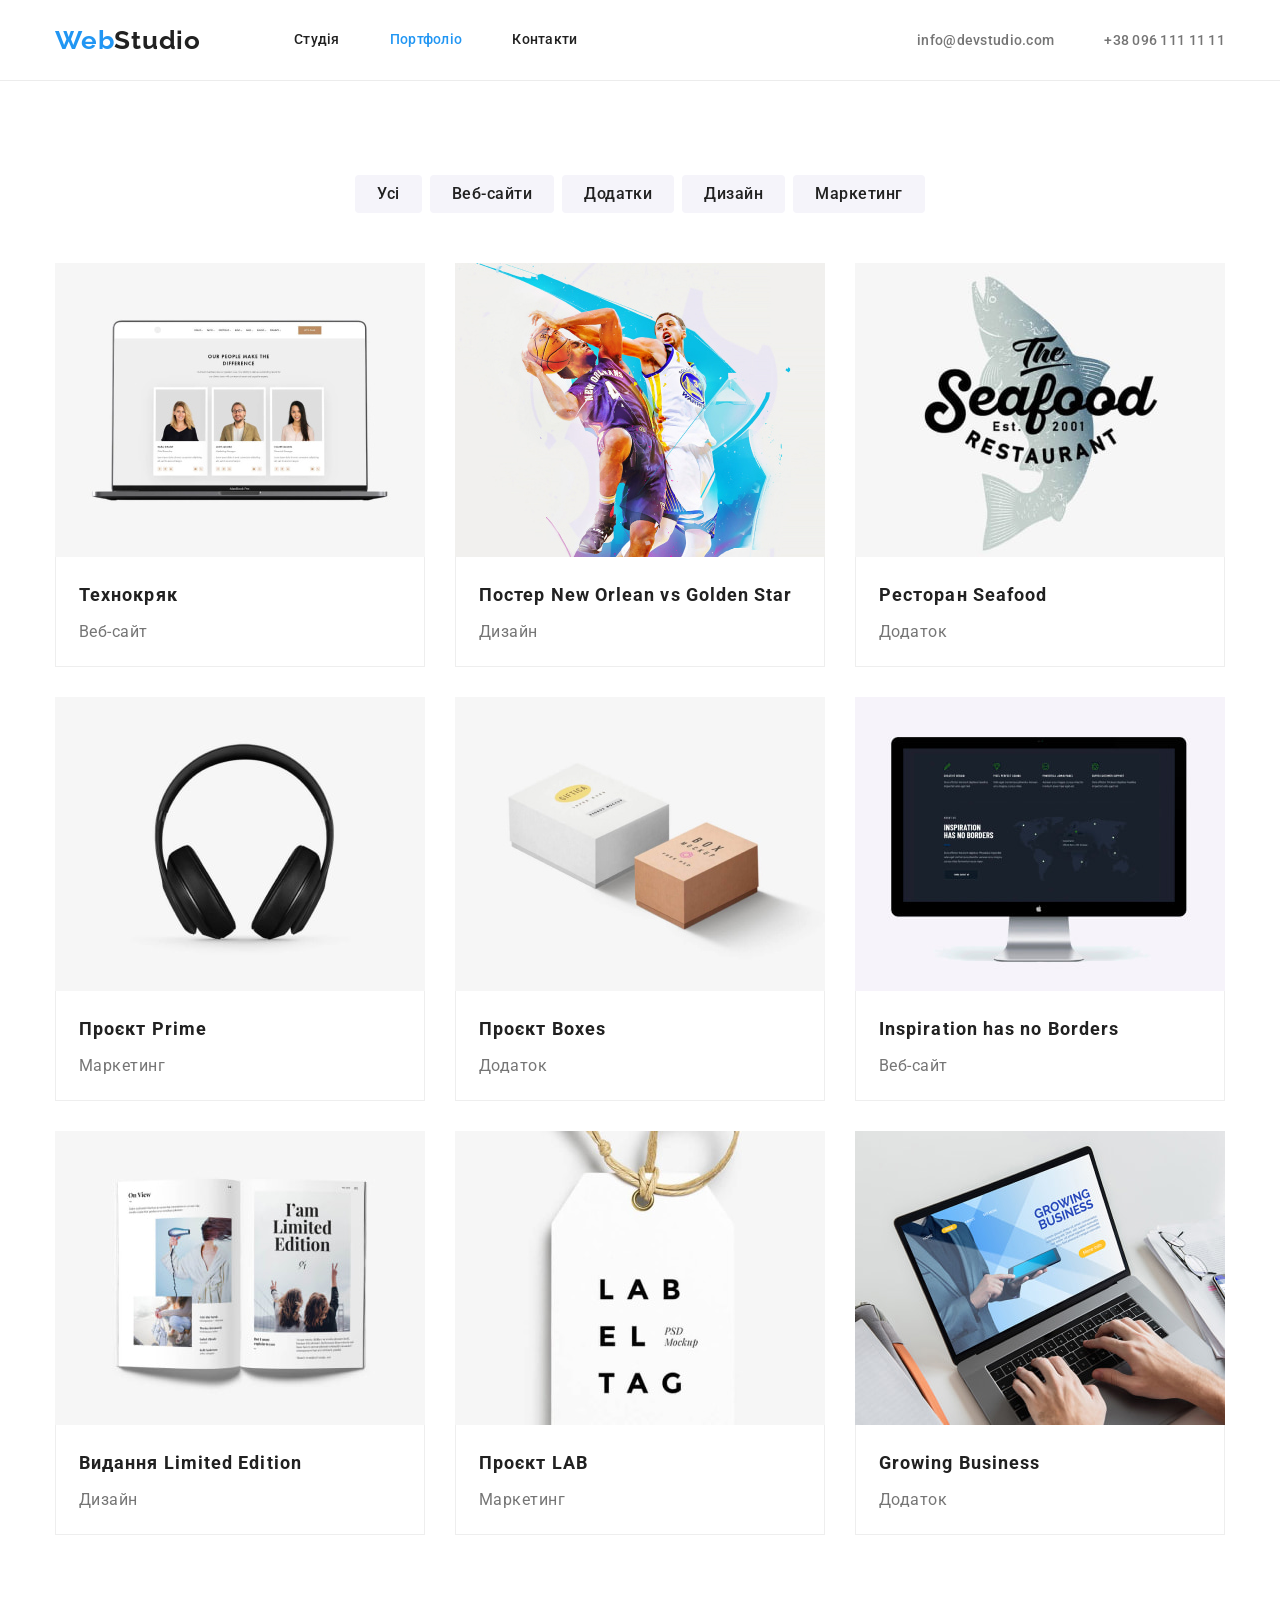
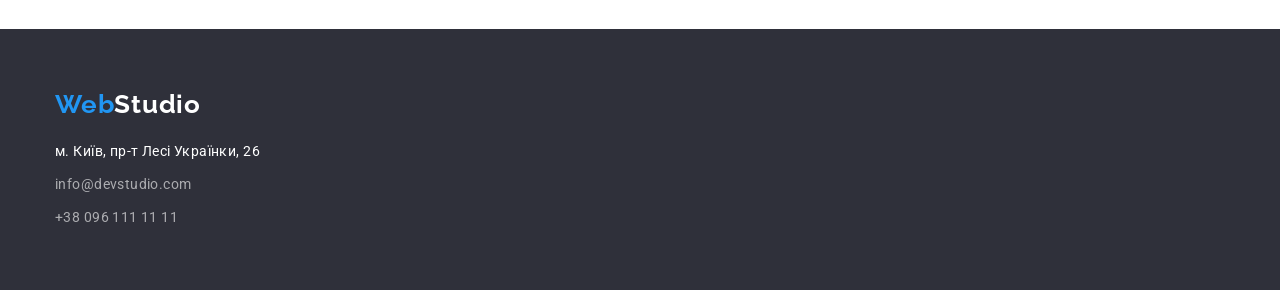
==== commit 88e8c7bc: "добавляет все стили для третьего дз" ====
--- a/portfolio.html
+++ b/portfolio.html
@@ -40,7 +40,7 @@
         <h1 hidden class="section-title">Портфоліо</h1>
         <!--Filter-->
         <section class="section">
-            <div class="container">
+            <div class="container project">
                 <ul class="list category">
                     <li class="item"><button type="button" class="category-button">Усі</button></li>
                     <li class="item"><button type="button" class="category-button">Веб-сайти</button></li>
@@ -138,14 +138,14 @@
         <div class="container">
             <a href="./index.html" class="footer-logo link"> <span class="accent">Web</span>Studio</a>
             <address>
-                <ul class="list">
-                    <li class="address">
+                <ul class="list address">
+                    <li class="address-item item">
                         <p>м. Київ, пр-т Лесі Українки, 26</p>
                     </li>
-                    <li class="footer-contacts">
+                    <li class="footer-contacts item">
                         <a href="mailto:info@devstudio.com" class="link">info@devstudio.com</a>
                     </li>
-                    <li class="footer-contacts">
+                    <li class="footer-contacts item">
                         <a href="tel:+380961111111" class="link">+38 096 111 11 11</a>
                     </li>
                 </ul>
--- a/css/styles.css
+++ b/css/styles.css
@@ -49,11 +49,6 @@
     text-decoration: none;
 }
 
-.section {
-    padding-top: 94px;
-    padding-bottom: 94px;
-}
-
 /* Хедер */
 
 .container {
@@ -154,6 +149,7 @@
     text-align: center;
     padding-top: 200px;
     padding-bottom: 200px;
+    margin-bottom: 94px;
 }
 
 .hero-button, .category-button {
@@ -162,6 +158,9 @@
 
 .hero-title {
     margin-bottom: 30px;
+    width: 696px;
+    margin-left: auto;
+    margin-right: auto;
 
     color: var(--white-color);
     font-weight: 900;
@@ -176,11 +175,12 @@
     border-radius: 4px;
     padding: 10px 32px;
     min-width: 216px;
-    display: inline-block;
+    display: block;
+    margin-left: auto;
+    margin-right: auto;
 
     background-color: var(--accent-color);
     color: var(--white-color);
-    
     font-weight: 700;
     font-size: 16px;
     line-height: 1.88;
@@ -204,13 +204,20 @@
 
 /* Features */
 
+.container.features {
+    margin-bottom: 94px;
+}
+
 .features-list {
     display: flex;
-    flex-wrap: wrap;
 }
 
 .features-list .item {
-    width: 270px;
+    width: calc((100%-90px)/4);
+}
+
+.features-list .item:not(:last-child) {
+    margin-right: 30px;
 }
 
 .features-title {
@@ -236,18 +243,60 @@
     margin-bottom: 50px;
 }
 
+.services.list {
+    display: flex;
+}
+
+.services img {
+    display: block;
+}
+
+.services .item {
+    width: calc((100%-60px)/3);
+    height: auto;
+}
+
+.services .item:not(:last-child) {
+    margin-right: 30px;
+}
+
+.services {
+    margin-bottom: 94px;
+}
+
 /* Team */
+
+.container.team {
+    padding-top: 94px;
+    padding-bottom: 94px;
+}
+
+.team.list {
+    display: flex;
+}
+
+.team .item {
+    width: calc((100%-90px)/4);
+    border-radius: 0px 0px 4px 4px;
+}
+
+.team .item:not(:last-child) {
+    margin-right: 30px;
+}
 
 .section.secondary-color {
     background-color: var(--secondary-background-color);
 }
 
 .team .section-title {
-    margin-bottom: 50px;
+    margin-left: auto;
+    margin-right: auto;
 }
 
 .team-photo {
     margin-bottom: 30px;
+    display: block;
+    width: 100%;
 }
 
 .team-name {
@@ -262,6 +311,8 @@
 }
 
 .team-position {
+    margin-bottom: 30px;
+    
     font-size: 16px;
     line-height: 1.19;
     text-align: center;
@@ -297,11 +348,20 @@
 }
 
 .address {
+    display: inline-block;
+    width: 231px;
+}
+
+.address-item {
     color: var(--white-color);
     font-style: normal;
     font-size: 14px;
     line-height: 1.71;
     letter-spacing: 0.03em;
+}
+
+.address .item:not(:last-child) {
+    margin-bottom: 9px;
 }
 
 .footer-contacts .link {
@@ -313,7 +373,6 @@
 }
 
 
-
 /* Фільтр */
 
 .category {
@@ -328,6 +387,7 @@
 
 .category-button {
     display: inline-block;
+    padding: 6px 22px;
     border-radius: 4px;
     border: none;
 
@@ -347,6 +407,13 @@
 }
 
 /* Портфоліо */
+
+.container.project {
+    margin-top: 94px;
+    margin-bottom: 94px;
+}
+
+
 
 .project-list {
     display: flex;
